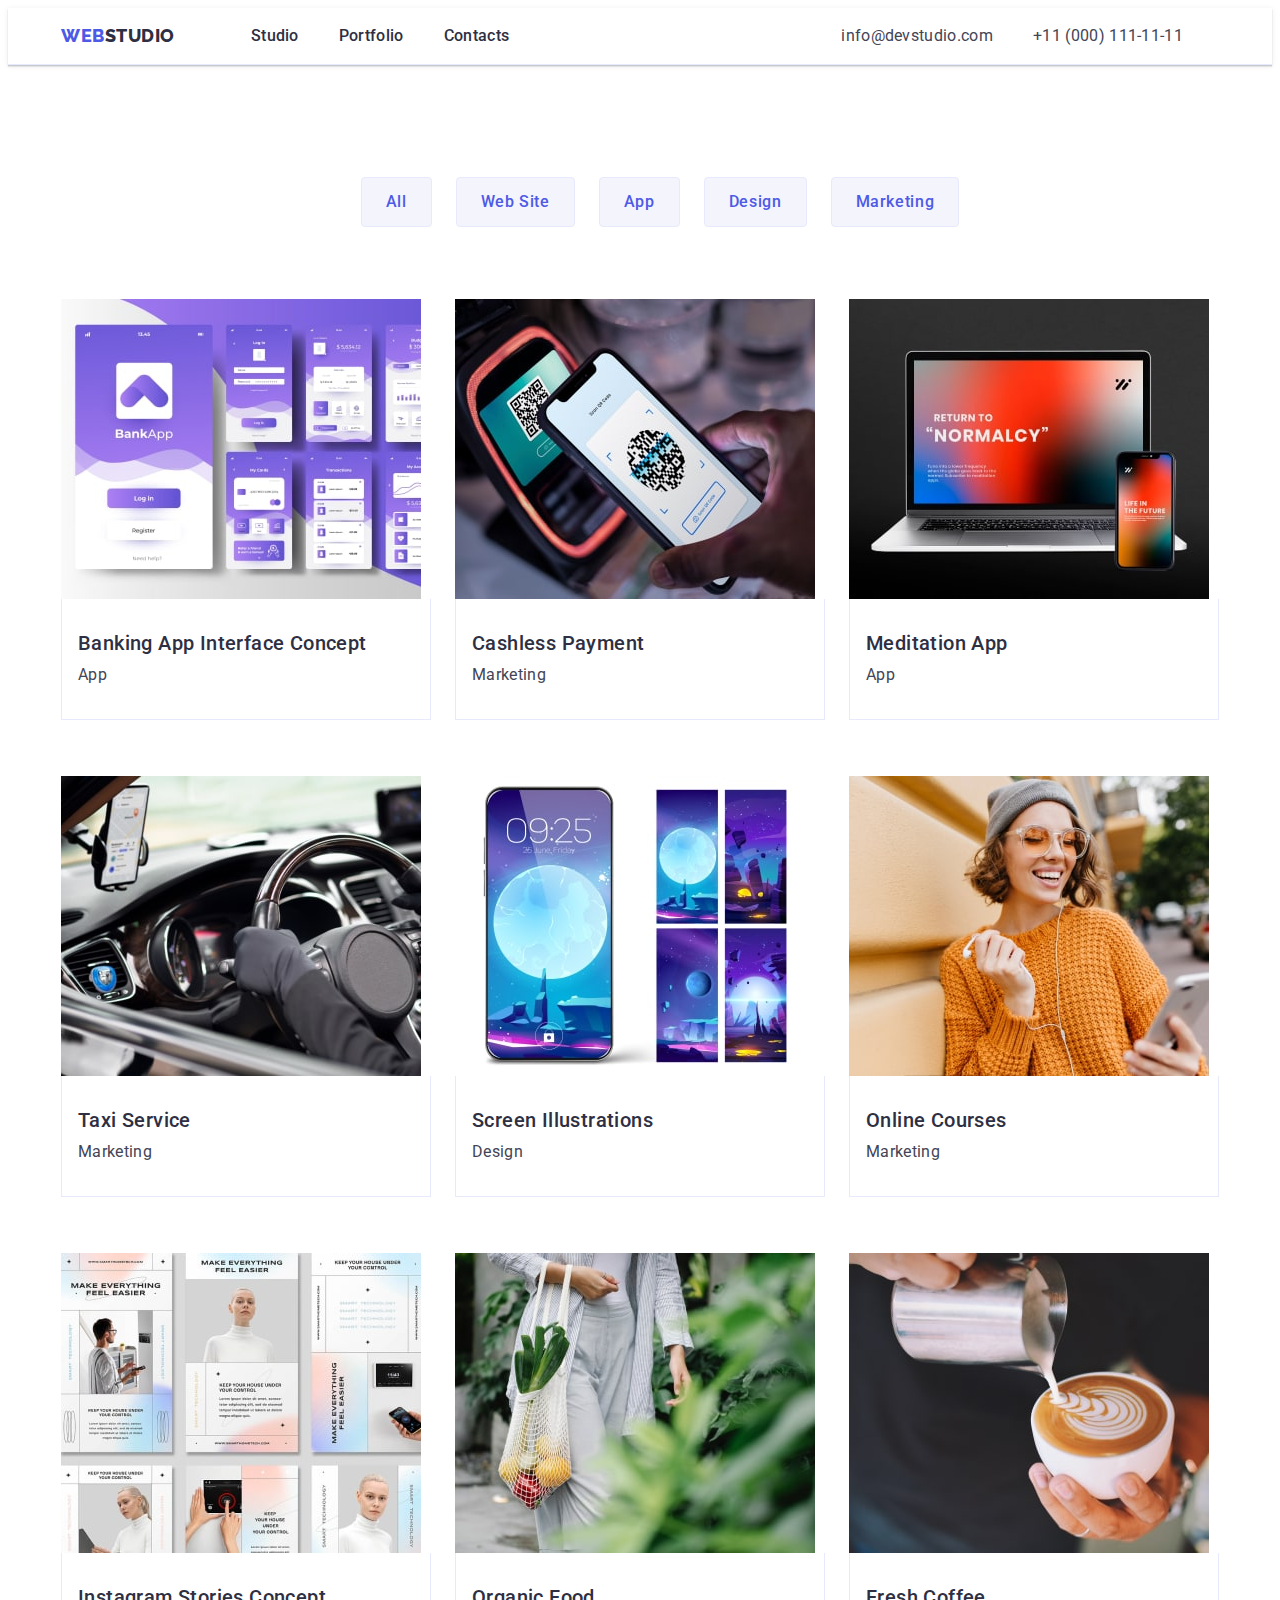
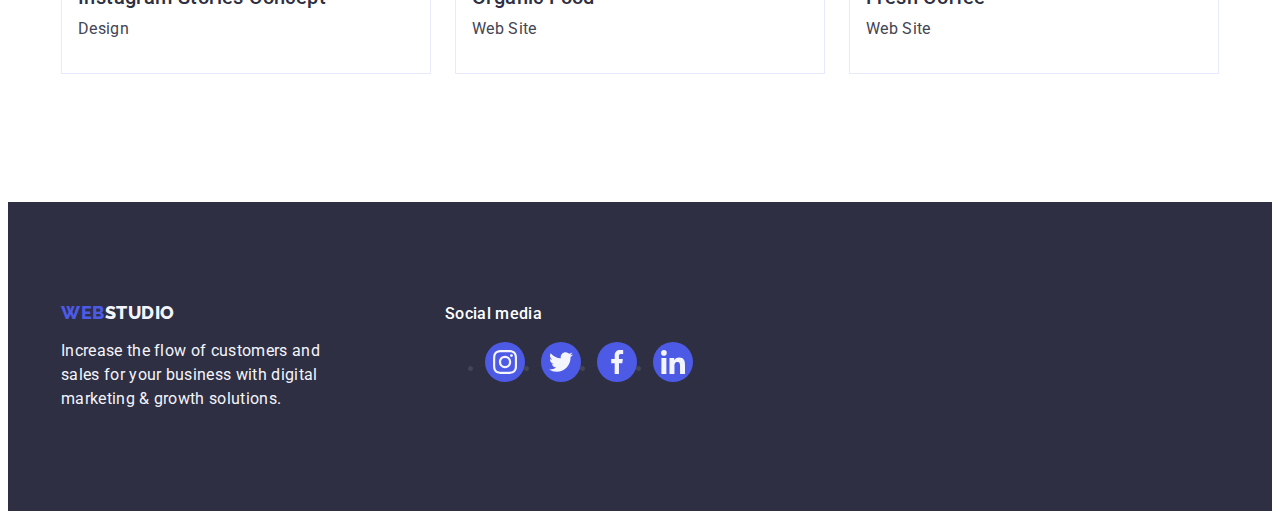
==== portfolio.html @ 25c9de48 "Start - copy hw4" ====
<!DOCTYPE html>
<html lang="en">
  <head>
    <meta charset="UTF-8" />
    <meta http-equiv="X-UA-Compatible" content="IE=edge" />
    <meta name="viewport" content="width=device-width, initial-scale=1.0" />
    <!--*--------------------------------Connect Fonts---------------------------------------------*-->
    <link rel="preconnect" href="https://fonts.googleapis.com" />
    <link rel="preconnect" href="https://fonts.gstatic.com" crossorigin />
    <link
      href="https://fonts.googleapis.com/css2?family=Raleway:wght@800&family=Roboto:wght@400;500;700&display=swap"
      rel="stylesheet"
    />
    <!--*----------------------------Connect normalizer and my stylesheet---------------------*-->
    <link
      rel="stylesheet"
      href="https://cdnjs.cloudflare.com/ajax/libs/modern-normalize/2.0.0/modern-normalize.min.css"
      integrity="sha512-4xo8blKMVCiXpTaLzQSLSw3KFOVPWhm/TRtuPVc4WG6kUgjH6J03IBuG7JZPkcWMxJ5huwaBpOpnwYElP/m6wg=="
      crossorigin="anonymous"
      referrerpolicy="no-referrer"
    />
    <link rel="stylesheet" href="./css/styles.css" />
    <title>Portfolio</title>
  </head>
  <body class="mainpage">
    <!--*--------------------------------  HEADER ----------------------------->
    <header class="header">
      <div class="container">
        <nav class="header-navi">
          <a class="header-logo link" href="./index.html"
            >web<span class="header-logo-studio">Studio</span></a
          >
          <ul class="header-bar list">
            <li class="header-link-item">
              <a class="header-link link" href="./index.html">Studio</a>
            </li>
            <li class="header-link-item">
              <a class="header-link link" href="./portfolio.html">Portfolio</a>
            </li>
            <li class="header-link-item">
              <a class="header-link link" href="">Contacts</a>
            </li>
          </ul>
        </nav>
        <address class="header-adrs">
          <ul class="header-address-list list">
            <li class="header-address-item">
              <a class="header-address link" href="mailto:info@devstudio.com"
                >info@devstudio.com</a
              >
            </li>
            <li class="header-address-item">
              <a class="header-address link" href="tel:+110001111111"
                >+11 (000) 111-11-11</a
              >
            </li>
          </ul>
        </address>
      </div>
    </header>
    <main>
      <!--*================BUTTON==================== -->
      <section class="ourworks">
        <div class="container">
          <h1 class="title visually-hidden">Our Works</h1>

          <ul class="filter-list list">
            <li class="filter-list-item link">
              <button class="filter-btn" type="button">
                <span class="filter-btn-text">All</span>
              </button>
            </li>
            <li class="filter-list-item link">
              <button class="filter-btn" type="button">
                <span class="filter-btn-text">Web Site</span>
              </button>
            </li>
            <li class="filter-list-item link">
              <button class="filter-btn" type="button">
                <span class="filter-btn-text">App</span>
              </button>
            </li>
            <li class="filter-list-item link">
              <button class="filter-btn" type="button">
                <span class="filter-btn-text">Design</span>
              </button>
            </li>
            <li class="filter-list-item link">
              <button class="filter-btn" type="button">
                <span class="filter-btn-text">Marketing</span>
              </button>
            </li>
          </ul>
          <!--*--------------------- IMG-H3_TEXT ------------------------------ -->
          <ul class="works-list list">
            <li class="works-list-item">
              <a href="" rel="no-referrer" class="work-list-link link"
                ><img src="./images/img-8.jpg" alt="colored rectangles" />
                <div class="workdiscript">
                  <h2 class="works-list-title">
                    Banking App Interface Concept
                  </h2>
                  <p class="works-list-text">App</p>
                </div></a
              >
            </li>
            <li class="works-list-item">
              <a href="" rel="no-referrer" class="work-list-link link"
                ><img src="./images/img-7.jpg" alt="qr code on phone" />
                <div class="workdiscript">
                  <h2 class="works-list-title">Cashless Payment</h2>
                  <p class="works-list-text">Marketing</p>
                </div></a
              >
            </li>
            <li class="works-list-item">
              <a href="" rel="no-referrer" class="work-list-link link"
                ><img src="./images/img-6.jpg" alt="loptop with phone" />
                <div class="workdiscript">
                  <h2 class="works-list-title">Meditation App</h2>
                  <p class="works-list-text">App</p>
                </div></a
              >
            </li>
            <li class="works-list-item">
              <a href="" rel="no-referrer" class="work-list-link link"
                ><img
                  src="./images/img-5.jpg"
                  alt="drive with phon navigation"
                />
                <div class="workdiscript">
                  <h2 class="works-list-title">Taxi Service</h2>
                  <p class="works-list-text">Marketing</p>
                </div></a
              >
            </li>
            <li class="works-list-item">
              <a href="" rel="no-referrer" class="work-list-link link"
                ><img src="./images/img-4.jpg" alt="nice screensaver" />
                <div class="workdiscript">
                  <h2 class="works-list-title">Screen Illustrations</h2>
                  <p class="works-list-text">Design</p>
                </div></a
              >
            </li>
            <li class="works-list-item">
              <a href="" rel="no-referrer" class="work-list-link link"
                ><img src="./images/img-3.jpg" alt="pretty girl use phone" />
                <div class="workdiscript">
                  <h2 class="works-list-title">Online Courses</h2>
                  <p class="works-list-text">Marketing</p>
                </div></a
              >
            </li>
            <li class="works-list-item">
              <a href="" rel="no-referrer" class="work-list-link link"
                ><img src="./images/img-2.jpg" alt="pictures of insta story" />
                <div class="workdiscript">
                  <h2 class="works-list-title">Instagram Stories Concept</h2>
                  <p class="works-list-text">Design</p>
                </div></a
              >
            </li>
            <li class="works-list-item">
              <a href="" rel="no-referrer" class="work-list-link link"
                ><img src="./images/img-1.jpg" alt="vegetables in bag" />
                <div class="workdiscript">
                  <h2 class="works-list-title">Organic Food</h2>
                  <p class="works-list-text">Web Site</p>
                </div></a
              >
            </li>
            <li class="works-list-item">
              <a href="" rel="no-referrer" class="work-list-link link"
                ><img src="./images/img.jpg" alt="cap of latte" />
                <div class="workdiscript">
                  <h2 class="works-list-title">Fresh Coffee</h2>
                  <p class="works-list-text">Web Site</p>
                </div>
              </a>
            </li>
          </ul>
        </div>
      </section>
    </main>
    <!--*--------------------------- Footer ------------------------->

    <footer class="footer">
      <div class="container">
        <div class="flogo-text">
          <a class="footer-logo link" href="./index.html"
            >web<span class="footer-logo-studio">Studio</span></a
          >
          <p class="footer-text">
            Increase the flow of customers and sales for your business with
            digital marketing & growth solutions.
          </p>
        </div>

        <div class="ftsocialnrk">
          <p class="fsocialtext">Social media</p>
          <ul class="fsocialnerk-list">
            <li class="fsocialnrk-item">
              <a href="" class="fsocialnrk-link">
                <svg class="fsocialnrk-icon" width="24" height="24">
                  <use href="./images/icons.svg#icon-insta"></use>
                </svg>
              </a>
            </li>
            <li class="fsocialnrk-item">
              <a href="" class="fsocialnrk-link">
                <svg class="fsocialnrk-icon" width="24" height="24">
                  <use href="./images/icons.svg#icon-twitter"></use>
                </svg>
              </a>
            </li>
            <li class="fsocialnrk-item">
              <a href="" class="fsocialnrk-link">
                <svg class="fsocialnrk-icon" width="24" height="24">
                  <use href="./images/icons.svg#icon-facebook"></use>
                </svg>
              </a>
            </li>
            <li class="fsocialnrk-item">
              <a href="" class="fsocialnrk-link">
                <svg class="fsocialnrk-icon" width="24" height="24">
                  <use href="./images/icons.svg#icon-linkedin"></use>
                </svg>
              </a>
            </li>
          </ul>
        </div>
      </div>
    </footer>
  </body>
</html>
---- css/styles.css ----
h1,
h2,
h3,
h4,
h5,
h6,
p,
il,
ol {
  margin: 0;
}
img {
  display: block;
}

:root {
  --ocean: #404bbf;
  --iris: #4d5ae5;
  --navyblue: #2f2f42;
  --green: #31d0aa;
  --slate: #434455;
  --lightslate: #8e8f99;
  --cornflower: #e7e9fc;
  --cloud: #f4f4fd;
  --navybluemodal: #2e2f42;
  --grey: #808080;
  --white: #ffffff;
  --dairy: #fcfcfc;
}
/* *========== link and list decoration ================ */
.link {
  text-decoration: none;
}
.list {
  list-style: none;
}

/* *================ Hover and Focus  Studio and Folio ======== */

.hero-btn:hover {
  background-color: var(--ocean);
}
.hero-btn:focus {
  background-color: var(--ocean);
}
.header-link:hover {
  color: var(--ocean);
}
.header-link:focus {
  color: var(--ocean);
}
.header-address:hover {
  color: var(--ocean);
}
.header-address:focus {
  color: var(--ocean);
}
.filter-btn:is(:hover, :focus) {
  background-color: var(--ocean);
  color: var(--white);
}
.filter-btn:hover {
  border: 1px solid transparent;
  box-shadow: 0px 3px 1px rgba(0, 0, 0, 0.1), 0px 2px 1px rgba(0, 0, 0, 0.08), 0px 2px 2px rgba(0, 0, 0, 0.12); 
}
.filter-btn:focus {
  border: 1px solid transparent;
  box-shadow: 0px 3px 1px rgba(0, 0, 0, 0.1), 0px 2px 1px rgba(0, 0, 0, 0.08), 0px 2px 2px rgba(0, 0, 0, 0.12);
}

.work-list-link:focus {
  box-shadow: 0px 1px 6px rgba(46, 47, 66, 0.08), 0px 1px 1px rgba(46, 47, 66, 0.16), 0px 2px 1px rgba(46, 47, 66, 0.08);
}

.work-list-link:hover {
  box-shadow: 0px 1px 6px rgba(46, 47, 66, 0.08), 0px 1px 1px rgba(46, 47, 66, 0.16), 0px 2px 1px rgba(46, 47, 66, 0.08);
}

/* * ===================== START =============================== */
body {
  font-family: "Roboto", sans-serif;
  color: var(--slate);
  background-color: var(--white);
}

/** -------------HEADER---------------- */
.header {
  border-bottom: 1px solid var(--cornflower);
  box-shadow: 0px 2px 1px rgba(46, 47, 66, 0.08),
    0px 1px 1px rgba(46, 47, 66, 0.16), 0px 1px 6px rgba(46, 47, 66, 0.08);
}
.header .container {
  display: flex;
  align-items: center;
  width: 1158px;
  padding: 0 15px;
  margin: 0 auto;
}
.header-navi {
  display: flex;
  align-items: center;
}

.header-logo {
  font-family: "Raleway", sans-serif;
  font-weight: 800;
  font-size: 18px;
  line-height: 1.17;
  color: var(--iris);
  letter-spacing: 0.03em;
  text-transform: uppercase;
  margin-right: 76px;
}
.header-logo-studio {
  color: var(--navybluemodal);
}
.header-bar {
  display: flex;
  align-items: center;
  padding: 0;
  gap: 40px;
}

.header-link {
  font-family: "Roboto", sans-serif;
  font-weight: 500;
  font-size: 16px;
  line-height: 1.5;
  letter-spacing: 0.02em;
  color: var(--navybluemodal);
  padding: 24px 0;
}
.header-adrs {
  display: flex;
  align-items: center;
  margin-left: 332px;
}
.header-address-list {
  display: flex;
  padding: 0;
  gap: 40px;
}

.header-address {
  font-style: normal;
  font-size: 16px;
  line-height: 1.5;
  letter-spacing: 0.02em;
  color: var(--slate);
}

/** -------------HERO---------------- **/

.hero {
  height: 600px;
  background-color: var(--navybluemodal);
  padding: 188px 0;
  display: flex;
  margin: 0 auto;
}
.bg-img {
  background-image: linear-gradient(
      rgba(46, 47, 66, 0.7),
      rgba(46, 47, 66, 0.7)
    ),
    url(/images/people-office.jpg);
  max-width: 1440px;
  background-repeat: no-repeat;
  background-position: center;
  background-size: cover;
}

.hero .container {
  display: flex;
  width: 1158px;
  padding: 0 15px;
  margin: 0 auto;
  flex-direction: column;
}

.hero-title {
  font-family: "Roboto", sans-serif;
  font-weight: 700;
  font-size: 56px;
  line-height: 1.07;
  text-align: center;
  letter-spacing: 0.02em;
  color: var(--white);
  max-width: 496px;
  height: 120px;
  margin-left: 316px;
  margin-right: 316px;
}
.hero-btn {
  font-family: "Roboto", sans-serif;
  font-style: normal;
  font-weight: 500;
  font-size: 16px;
  line-height: 1.5;
  letter-spacing: 0.04em;
  color: var(--white);
  cursor: pointer;
  border: 0;
  background: var(--iris);
  min-width: 169px;
  height: 56px;
  border-radius: 4px;
  margin-top: 48px;
  margin-left: 480px;
  margin-right: 480px;
  margin-bottom: 0;
}
/** -------------FEATURES---------------- */

.features {
  padding: 120px 0;
}
/**====== Hidden title ===== */
.visually-hidden {
  position: absolute;
  width: 1px;
  height: 1px;
  margin: -1px;
  border: 0;
  padding: 0;
  white-space: nowrap;
  clip-path: inset(100%);
  clip: rect(0 0 0 0);
  overflow: hidden;
}
.features .container {
  display: flex;
  width: 1158px;
  padding: 0 15px;
  margin: 0 auto;
}
.featur-icon {
  display: flex;
  align-items: center;
  justify-content: center;
  height: 112px;
  background-color: #f4f4fd;
  border-radius: 4px;
  margin-bottom: 8px;
  flex-direction: column;
}

.features-list {
  display: flex;
  padding: 0;
  margin: 0;
  gap: 24px;
}
.features-list-item {
  flex-basis: calc((100% - 3 * 24px) / 4);
}

.features-list-title {
  font-family: "Roboto", sans-serif;
  font-weight: 500;
  font-size: 20px;
  line-height: 1.2;
  letter-spacing: 0.02em;
  color: var(--navybluemodal);
  margin-bottom: 8px;
}
.features-list-text {
  font-family: "Roboto";
  font-weight: 400;
  font-size: 16px;
  line-height: 1.5;
  letter-spacing: 0.02em;
  color: var(--slate);
}

/** -------------OURJOB---------------- */
.ourjob {
  padding-bottom: 120px;
}
.ourjob .container {
  display: flex;
  width: 1158px;
  padding: 0 15px;
  margin: 0 auto;

  flex-direction: column;
}

.ourjob-title {
  font-family: "Roboto", sans-serif;
  font-style: normal;
  font-weight: 700;
  font-size: 36px;
  line-height: 1.11;
  text-align: center;
  letter-spacing: 0.02em;
  text-transform: capitalize;
  color: var(--navybluemodal);
  margin-left: auto;
  margin-right: auto;
  margin-bottom: 72px;
}
.ourjob-list {
  display: flex;
  padding: 0;
  margin: 0;
  justify-content: space-between;
  gap: 24px;
}

/** -------------OURTEAM---------------- */
.ourteam {
  background-color: var(--cloud);

  padding: 120px 0;
}
.ourteam .container {
  display: flex;
  width: 1158px;
  padding: 0 15px;
  margin: 0 auto;
  flex-direction: column;
}

.ourteam-title {
  font-family: "Roboto", sans-serif;
  font-weight: 700;
  font-size: 36px;
  line-height: 1.11;
  text-align: center;
  letter-spacing: 0.02em;
  text-transform: capitalize;
  color: var(--navybluemodal);
  margin-bottom: 72px;
}
.ourteam-list {
  list-style: none;
  display: flex;
  gap: 24px;
  padding: 0;
  margin: 0;
}

.ourteam-list-item {
  background-color: var(--white);
  flex-basis: calc((100% - 3 * 24px) / 4);
  border-radius: 0px 0px 4px 4px;
  box-shadow: 0px 1px 6px rgba(46, 47, 66, 0.08),
    0px 1px 1px rgba(46, 47, 66, 0.16), 0px 2px 1px rgba(46, 47, 66, 0.08);
}
.namestatus {
  padding: 32px 16px;
}

.ourteam-list-name {
  font-family: "Roboto", sans-serif;
  font-style: normal;
  font-weight: 500;
  font-size: 20px;
  line-height: 1.2;
  letter-spacing: 0.02em;
  color: var(--navybluemodal);
  text-align: center;
  margin-bottom: 8px;
}
.ourteam-list-jobtitle {
  font-family: "Roboto", sans-serif;
  font-style: normal;
  font-weight: 400;
  font-size: 16px;
  line-height: 1.5;
  letter-spacing: 0.02em;
  color: var(--slate);
  text-align: center;
}
.socialnetwrk-list {
  display: flex;
  justify-content: center;
  gap: 24px;
  list-style: none;
  padding: 0;
  padding-top: 8px;
}
.socialnetwrk-icon {
  width: 40px;
  height: 40px;
}
.socialnwrk-link {
  width: 100%;
  height: 100%;
  background-color: var(--iris);
  border-radius: 50%;
  display: flex;
  align-items: center;
  justify-content: center;
}
.socialnwrk-link:hover {
  background-color: var(--ocean);
}
.socialnwrk-link:focus {
  background-color: var(--ocean);
}
.soci-icon {
  fill: var(--cloud);
}
/* *============== Customers ============ */

.customers {
  padding-top: 120px;
  padding-bottom: 120px;
}

.customers-content {
}
.customers-content .container {
  display: flex;
  /* align-items: stretch; */
  width: 1158px;
  padding: 0 15px;
  margin: 0 auto;
  flex-direction: column;
}
.customers-title {
  font-size: 36px;
  line-height: 1.11;
  color: var(--navybluemodal);
  margin-bottom: 72px;
  text-align: center;
}
.custom-list {
  display: flex;
  gap: 24px;
  list-style: none;
  padding: 0;
  /* align-items: center; */
}
.custom-item {
  width: calc((100% - 120px) / 6);
  height: 88px;
}
.custom-link {
  width: 100%;
  height: 100%;
  border: 1px solid var(--lightslate);
  border-radius: 4px;
  display: flex;
  align-items: center;
  justify-content: center;
  color: var(--lightslate);
}
.custom-link:hover {
  color: var(--ocean);
  border-color: var(--ocean);
}

.custom-link:focus {
  color: var(--ocean);
  border-color: var(--ocean);
}
.custom-icon {
  fill: currentColor;
}

/** -------------FOOTER---------------- */
.footer {
  background: var(--navybluemodal);
  padding: 100px 0;
}

.footer .container {
  display: flex;
  width: 1158px;
  padding: 0 15px;
  margin: 0 auto;
  align-items: baseline;
}
.flogo-text {
  margin-right: 120px;
}

.footer-logo {
  display: inline-block;
  font-family: "Raleway", sans-serif;
  font-weight: 800;
  font-size: 18px;
  line-height: 1.17;
  letter-spacing: 0.03em;
  text-transform: uppercase;
  color: var(--iris);
  margin-bottom: 16px;
}

.footer-logo-studio {
  color: var(--cloud);
}
.footer-text {
  font-family: "Roboto", sans-serif;
  font-style: normal;
  font-weight: 400;
  font-size: 16px;
  line-height: 1.5;
  letter-spacing: 0.02em;
  color: var(--cloud);
  max-width: 264px;
}
.fsocialtext {
  font-weight: 500;
  font-size: 16px;
  line-height: 1.5;
  letter-spacing: 0.02em;
  color: var(--white);
  margin-bottom: 16px;
}
.fsocialnerk-list {
  display: flex;
  gap: 16px;
}
.fsocialnrk-item {
  width: 40px;
  height: 40px;
}
.fsocialnrk-link {
  width: 100%;
  height: 100%;
  background-color: var(--iris);
  border-radius: 50%;
  display: flex;
  align-items: center;
  justify-content: center;
}
.fsocialnrk-link:hover {
  background-color: var(--green);
}
.fsocialnrk-link:focus {
  background-color: var(--green);
}

.fsocialnrk-icon {
  fill: var(--cloud);
}

/* *-----------Portfolio BTN---------- */

.ourworks {
  padding: 96px 0 120px;
}
.visually-hidden {
  position: absolute;
  width: 1px;
  height: 1px;
  margin: -1px;
  border: 0;
  padding: 0;
  white-space: nowrap;
  clip-path: inset(100%);
  clip: rect(0 0 0 0);
  overflow: hidden;
}

.ourworks .container {
  display: flex;
  width: 1158px;
  padding: 0 15px;
  margin: 0 auto;

  flex-direction: column;
}

.filter-list {
  display: flex;
  justify-content: center;
  gap: 24px;
  margin-bottom: 72px;
}
.filter-btn {
  font-family: "Roboto", sans-serif;
  font-weight: 500;
  font-size: 16px;
  line-height: 1.5;
  text-align: center;
  letter-spacing: 0.04em;
  cursor: pointer;
  color: var(--iris);
  background: var(--cloud);
  padding: 12px 24px;
  border: 1px solid var(--cornflower);
  border-radius: 4px;
}

/* *------------Prtfolio Works IMG-h3-Text------------ */

.works-list {
  display: flex;
  flex-wrap: wrap;
  column-gap: 24px;
  row-gap: 48px;
  padding: 0;
  margin: 0;
}

.works-list-item {
  width: calc((100% - 48px) / 3);
}
.workdiscript {
  padding: 32px 16px;
  border: 1px solid var(--cornflower);
  border-top: none;
  margin-bottom: 8px;
}
.work-list-link {
  display: block;
}

.works-list-title {
  margin-bottom: 8px;
  font-family: "Roboto", sans-serif;
  font-weight: 500;
  font-size: 20px;
  line-height: 1.2;
  letter-spacing: 0.02em;
  color: var(--navybluemodal);
}
.works-list-text {
  font-family: "Roboto", sans-serif;
  font-weight: 400;
  font-size: 16px;
  line-height: 1.5;
  letter-spacing: 0.02em;
  color: var(--slate);
}
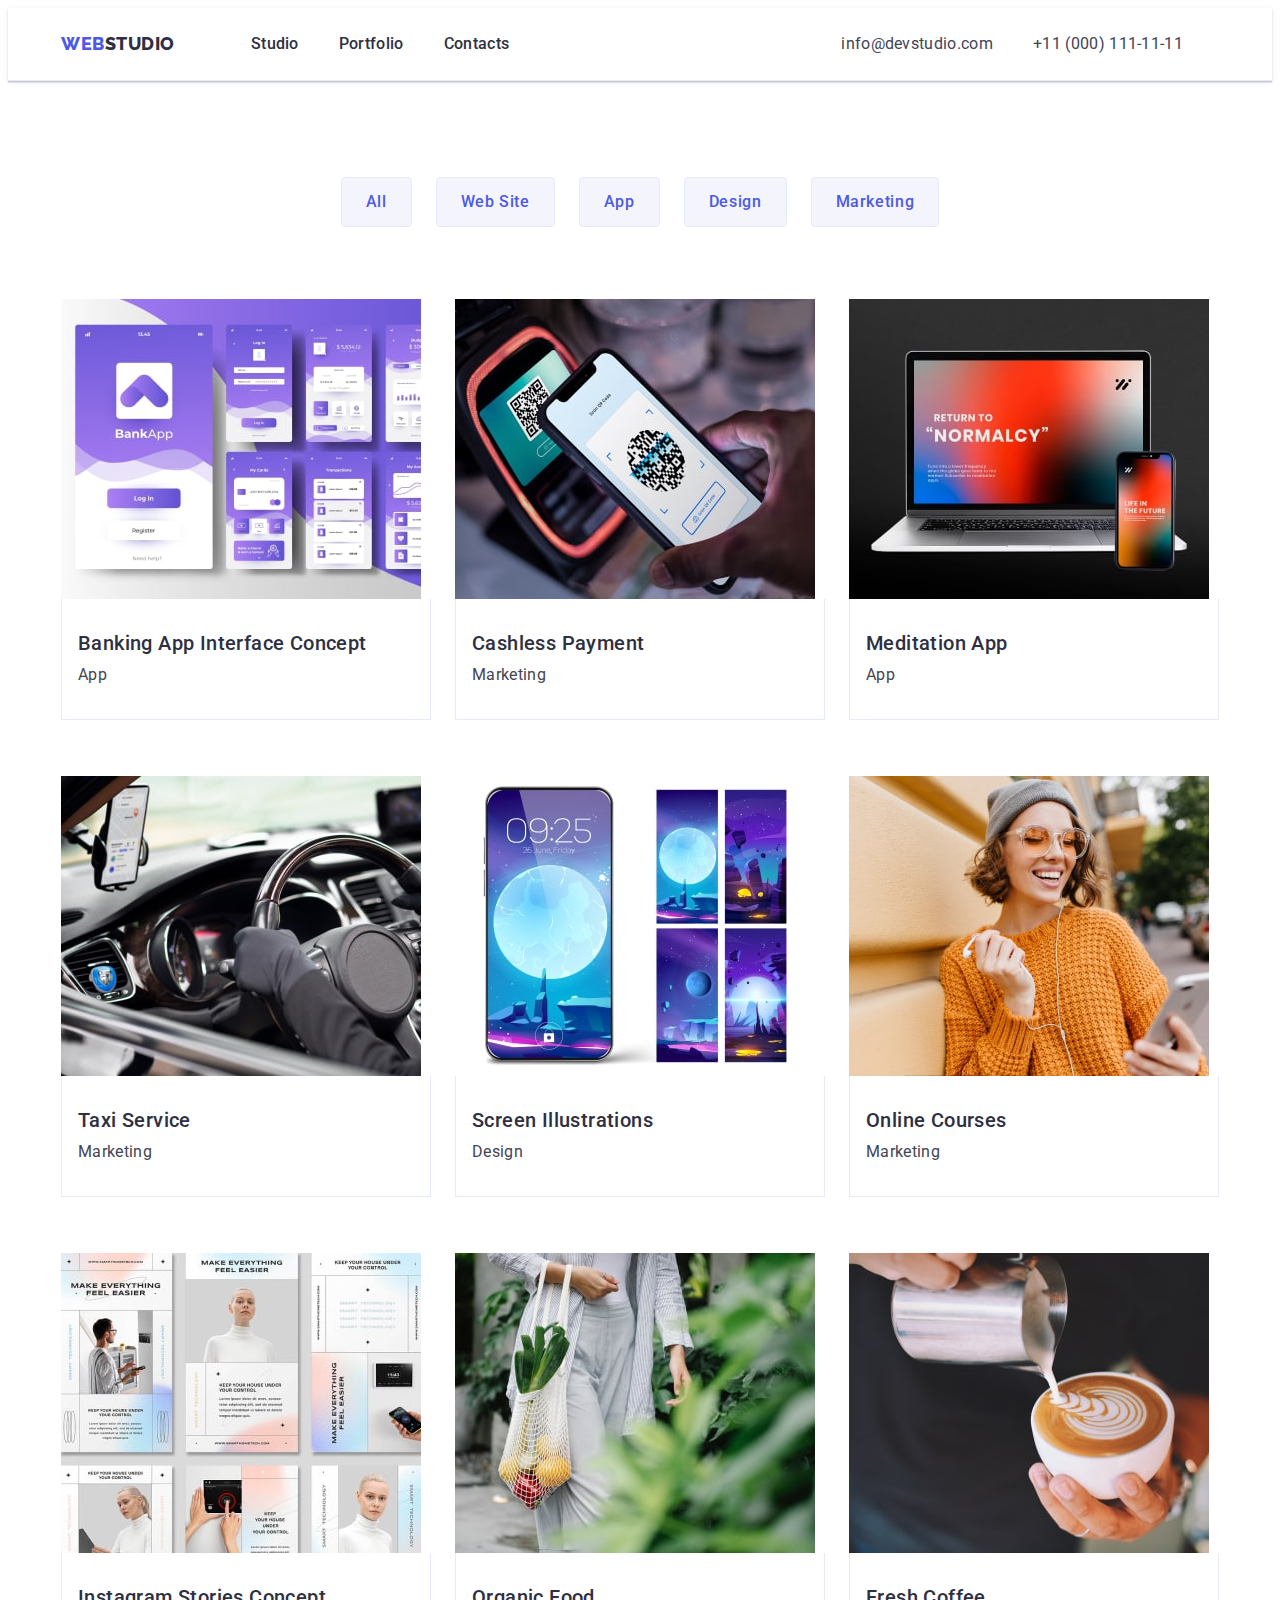
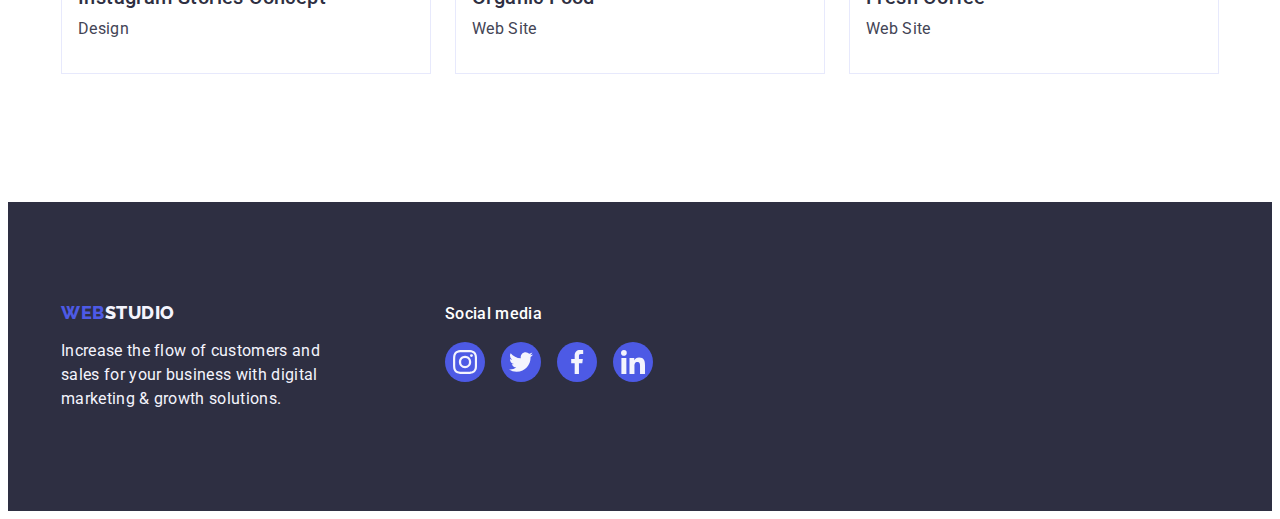
==== commit d34353d0: "start" ====
--- a/portfolio.html
+++ b/portfolio.html
@@ -199,7 +199,7 @@
 
         <div class="ftsocialnrk">
           <p class="fsocialtext">Social media</p>
-          <ul class="fsocialnerk-list">
+          <ul class="fsocialnrk-list list">
             <li class="fsocialnrk-item">
               <a href="" class="fsocialnrk-link">
                 <svg class="fsocialnrk-icon" width="24" height="24">
--- a/css/styles.css
+++ b/css/styles.css
@@ -33,6 +33,8 @@
 }
 .list {
   list-style: none;
+  margin: 0;
+  padding: 0;
 }
 
 /* *================ Hover and Focus  Studio and Folio ======== */
@@ -61,19 +63,23 @@
 }
 .filter-btn:hover {
   border: 1px solid transparent;
-  box-shadow: 0px 3px 1px rgba(0, 0, 0, 0.1), 0px 2px 1px rgba(0, 0, 0, 0.08), 0px 2px 2px rgba(0, 0, 0, 0.12); 
+  box-shadow: 0px 3px 1px rgba(0, 0, 0, 0.1), 0px 2px 1px rgba(0, 0, 0, 0.08),
+    0px 2px 2px rgba(0, 0, 0, 0.12);
 }
 .filter-btn:focus {
   border: 1px solid transparent;
-  box-shadow: 0px 3px 1px rgba(0, 0, 0, 0.1), 0px 2px 1px rgba(0, 0, 0, 0.08), 0px 2px 2px rgba(0, 0, 0, 0.12);
+  box-shadow: 0px 3px 1px rgba(0, 0, 0, 0.1), 0px 2px 1px rgba(0, 0, 0, 0.08),
+    0px 2px 2px rgba(0, 0, 0, 0.12);
 }
 
 .work-list-link:focus {
-  box-shadow: 0px 1px 6px rgba(46, 47, 66, 0.08), 0px 1px 1px rgba(46, 47, 66, 0.16), 0px 2px 1px rgba(46, 47, 66, 0.08);
+  box-shadow: 0px 1px 6px rgba(46, 47, 66, 0.08),
+    0px 1px 1px rgba(46, 47, 66, 0.16), 0px 2px 1px rgba(46, 47, 66, 0.08);
 }
 
 .work-list-link:hover {
-  box-shadow: 0px 1px 6px rgba(46, 47, 66, 0.08), 0px 1px 1px rgba(46, 47, 66, 0.16), 0px 2px 1px rgba(46, 47, 66, 0.08);
+  box-shadow: 0px 1px 6px rgba(46, 47, 66, 0.08),
+    0px 1px 1px rgba(46, 47, 66, 0.16), 0px 2px 1px rgba(46, 47, 66, 0.08);
 }
 
 /* * ===================== START =============================== */
@@ -93,6 +99,7 @@
   display: flex;
   align-items: center;
   width: 1158px;
+  height: 72px;
   padding: 0 15px;
   margin: 0 auto;
 }
@@ -163,7 +170,7 @@
       rgba(46, 47, 66, 0.7),
       rgba(46, 47, 66, 0.7)
     ),
-    url(/images/people-office.jpg);
+    url(../images/people-office.jpg);
   max-width: 1440px;
   background-repeat: no-repeat;
   background-position: center;
@@ -247,8 +254,6 @@
 
 .features-list {
   display: flex;
-  padding: 0;
-  margin: 0;
   gap: 24px;
 }
 .features-list-item {
@@ -412,9 +417,8 @@
 
 .customers-content {
 }
-.customers-content .container {
-  display: flex;
-  /* align-items: stretch; */
+.customers .container {
+  display: flex;
   width: 1158px;
   padding: 0 15px;
   margin: 0 auto;
@@ -430,9 +434,6 @@
 .custom-list {
   display: flex;
   gap: 24px;
-  list-style: none;
-  padding: 0;
-  /* align-items: center; */
 }
 .custom-item {
   width: calc((100% - 120px) / 6);
@@ -511,7 +512,7 @@
   color: var(--white);
   margin-bottom: 16px;
 }
-.fsocialnerk-list {
+.fsocialnrk-list {
   display: flex;
   gap: 16px;
 }
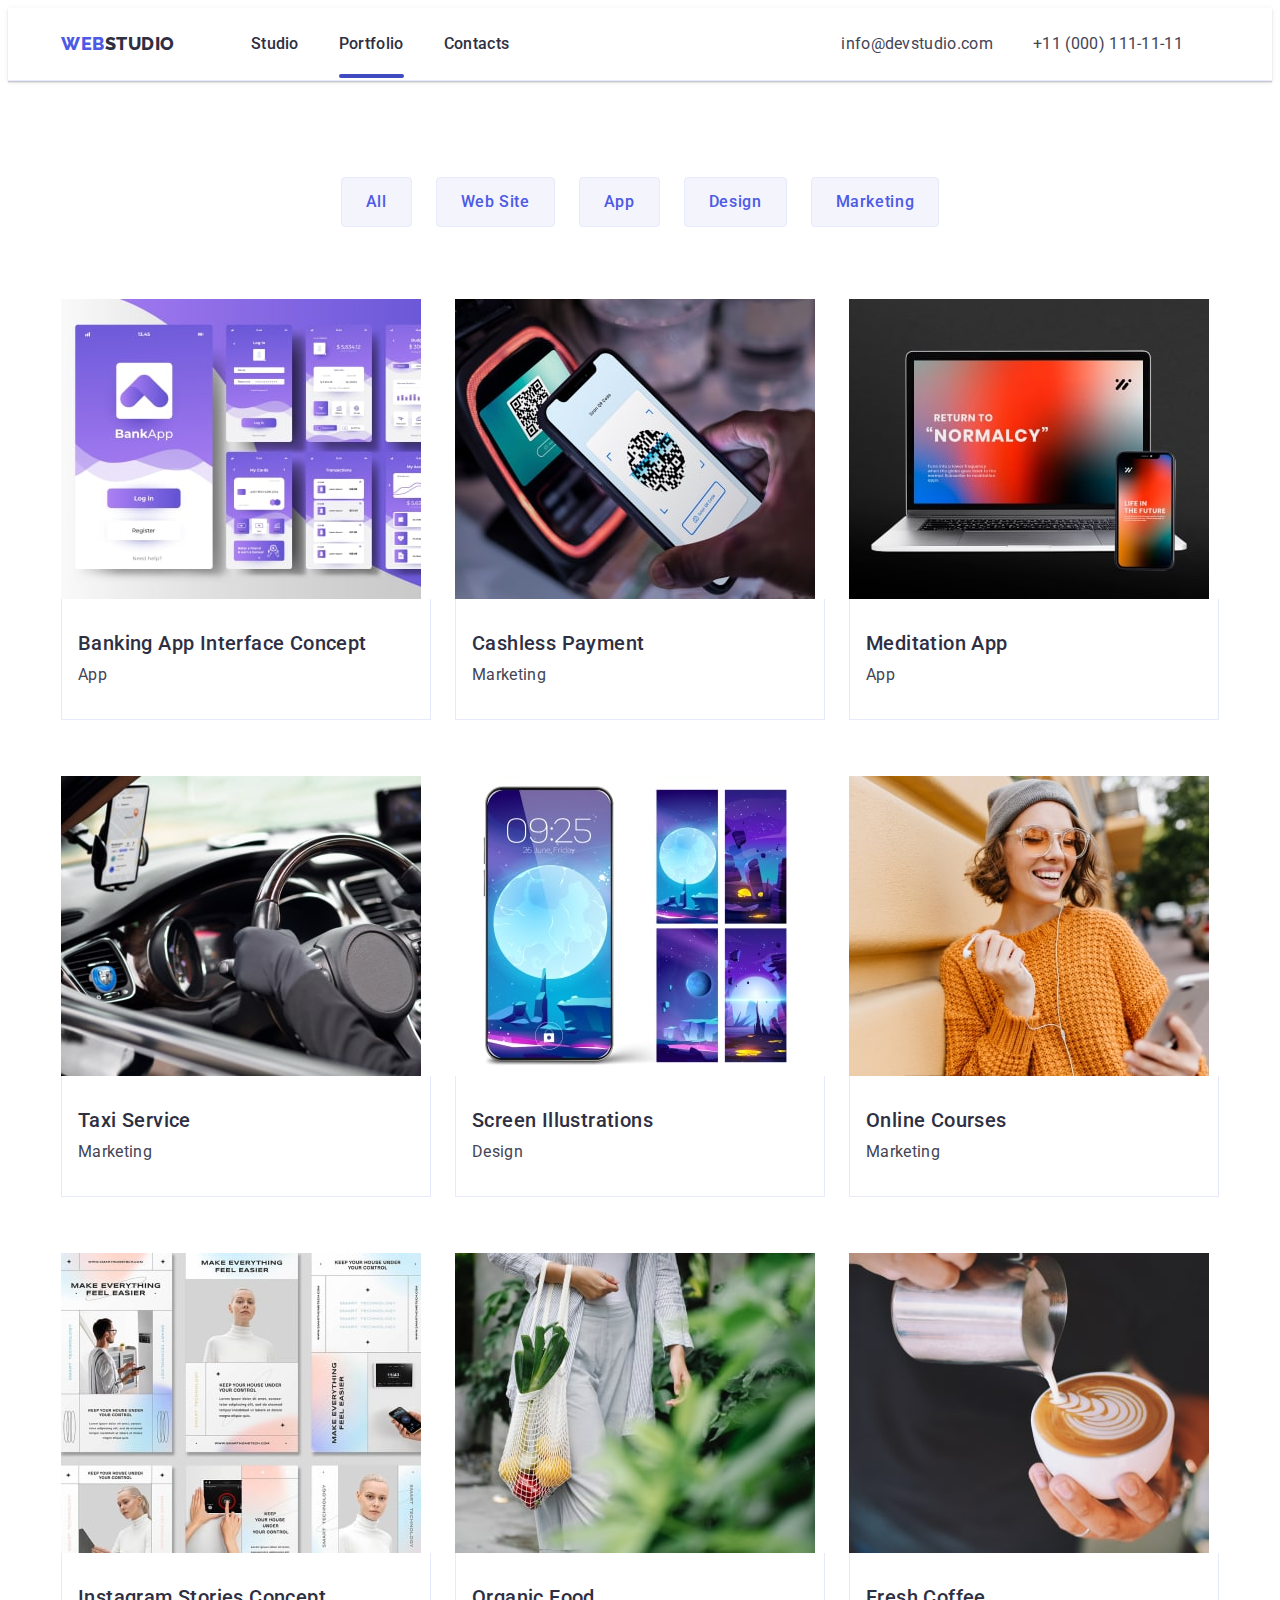
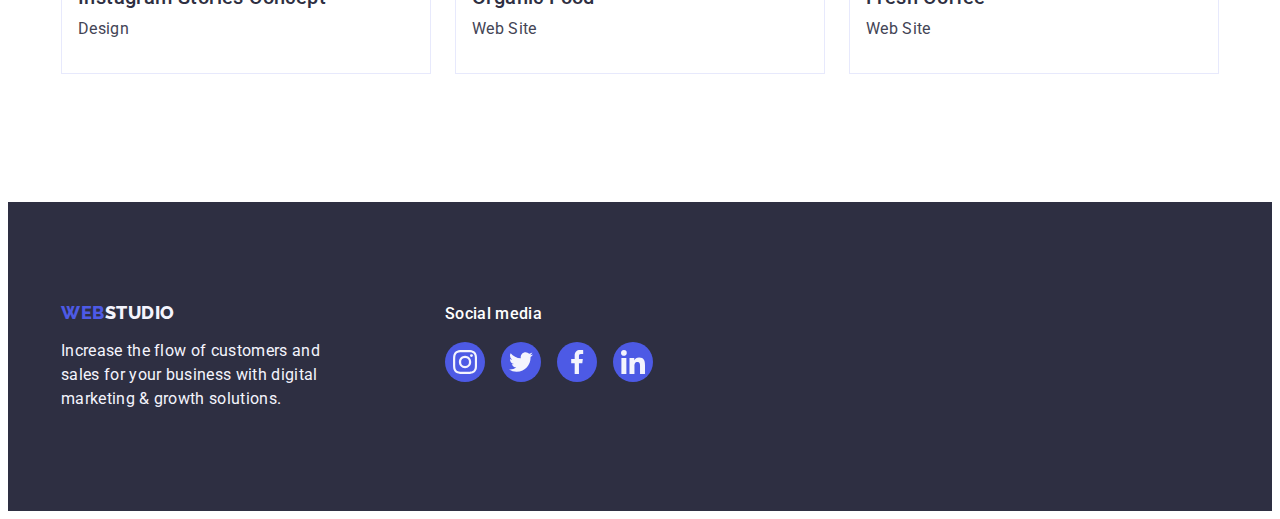
==== commit 10e53831: "header - after and active" ====
--- a/portfolio.html
+++ b/portfolio.html
@@ -35,7 +35,7 @@
               <a class="header-link link" href="./index.html">Studio</a>
             </li>
             <li class="header-link-item">
-              <a class="header-link link" href="./portfolio.html">Portfolio</a>
+              <a class="header-link link active" href="./portfolio.html">Portfolio</a>
             </li>
             <li class="header-link-item">
               <a class="header-link link" href="">Contacts</a>
--- a/css/styles.css
+++ b/css/styles.css
@@ -51,6 +51,11 @@
 .header-link:focus {
   color: var(--ocean);
 }
+.header-link:active{
+  
+  color: var(--ocean);
+
+}
 .header-address:hover {
   color: var(--ocean);
 }
@@ -136,7 +141,21 @@
   letter-spacing: 0.02em;
   color: var(--navybluemodal);
   padding: 24px 0;
-}
+   
+  position: relative;
+}
+.header-link.active::after {
+  position: absolute;
+  content: "";
+  bottom: -1px;
+  width: 100%;
+  height: 4px;
+  left: 0;
+  
+  background-color: var(--ocean);
+  border-radius: 2px;
+}
+
 .header-adrs {
   display: flex;
   align-items: center;
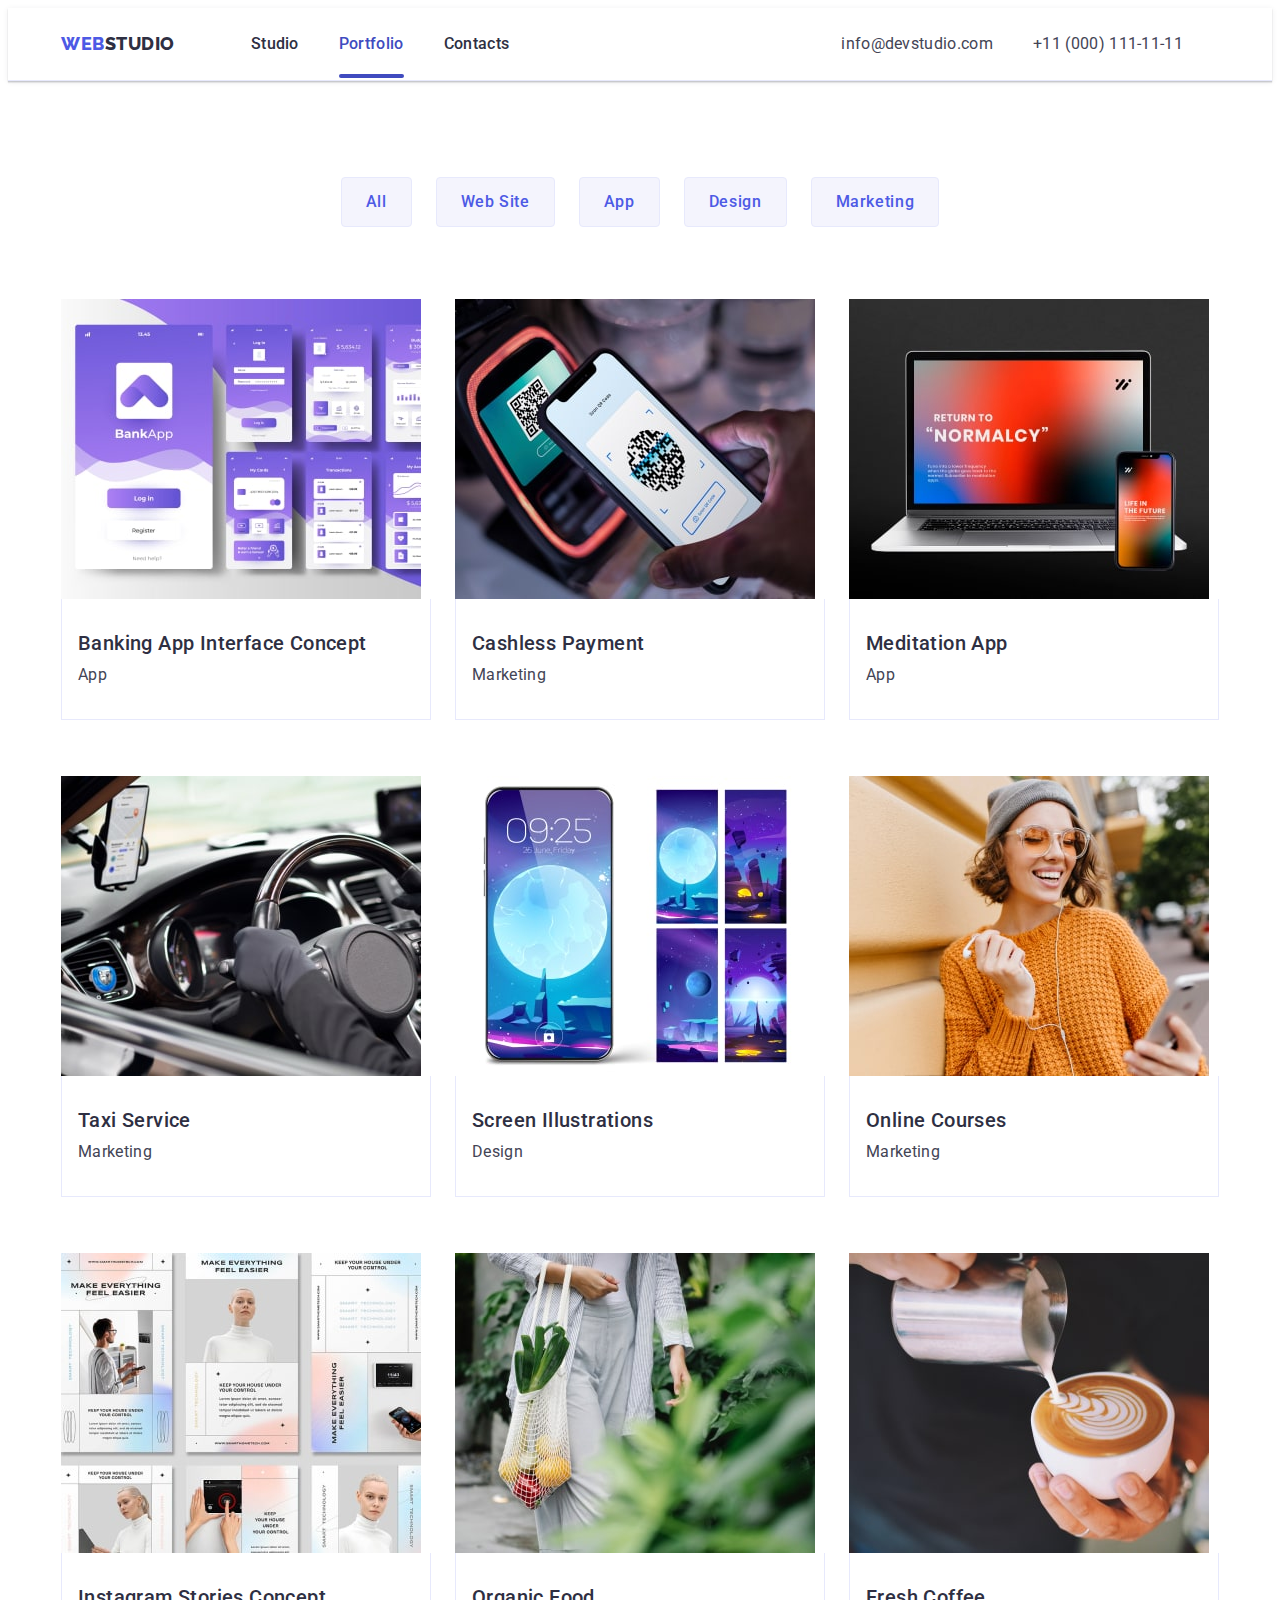
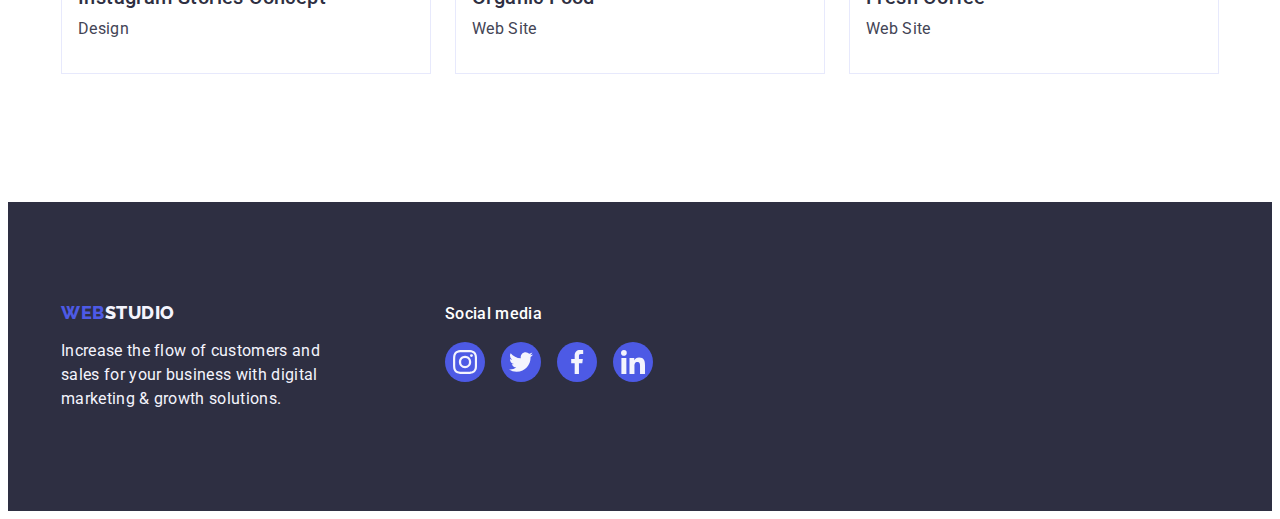
==== commit e8adae86: "modal start" ====
--- a/portfolio.html
+++ b/portfolio.html
@@ -35,7 +35,7 @@
               <a class="header-link link" href="./index.html">Studio</a>
             </li>
             <li class="header-link-item">
-              <a class="header-link link active" href="./portfolio.html">Portfolio</a>
+              <a class="header-link link activ" href="./portfolio.html">Portfolio</a>
             </li>
             <li class="header-link-item">
               <a class="header-link link" href="">Contacts</a>
--- a/css/styles.css
+++ b/css/styles.css
@@ -31,6 +31,7 @@
 .link {
   text-decoration: none;
 }
+
 .list {
   list-style: none;
   margin: 0;
@@ -50,11 +51,6 @@
 }
 .header-link:focus {
   color: var(--ocean);
-}
-.header-link:active{
-  
-  color: var(--ocean);
-
 }
 .header-address:hover {
   color: var(--ocean);
@@ -94,7 +90,7 @@
   background-color: var(--white);
 }
 
-/** -------------HEADER---------------- */
+/** ================== HEADER =================== */
 .header {
   border-bottom: 1px solid var(--cornflower);
   box-shadow: 0px 2px 1px rgba(46, 47, 66, 0.08),
@@ -140,18 +136,22 @@
   line-height: 1.5;
   letter-spacing: 0.02em;
   color: var(--navybluemodal);
-  padding: 24px 0;
-   
+  padding: 24px 0; 
   position: relative;
 }
-.header-link.active::after {
+
+.activ {
+  transition:  color 250ms cubic-bezier(0.4, 0, 0.2, 1) ;
+  color: var(--ocean);
+}
+
+.header-link.activ::after {
   position: absolute;
   content: "";
   bottom: -1px;
   width: 100%;
   height: 4px;
   left: 0;
-  
   background-color: var(--ocean);
   border-radius: 2px;
 }
@@ -173,9 +173,11 @@
   line-height: 1.5;
   letter-spacing: 0.02em;
   color: var(--slate);
-}
-
-/** -------------HERO---------------- **/
+
+  transition:  color 250ms cubic-bezier(0.4, 0, 0.2, 1) ;
+}
+
+/** ================= HERO ==================== **/
 
 .hero {
   height: 600px;
@@ -235,6 +237,8 @@
   margin-left: 480px;
   margin-right: 480px;
   margin-bottom: 0;
+  transition: background-color 250ms cubic-bezier(0.4, 0, 0.2, 1);
+
 }
 /** -------------FEATURES---------------- */
 
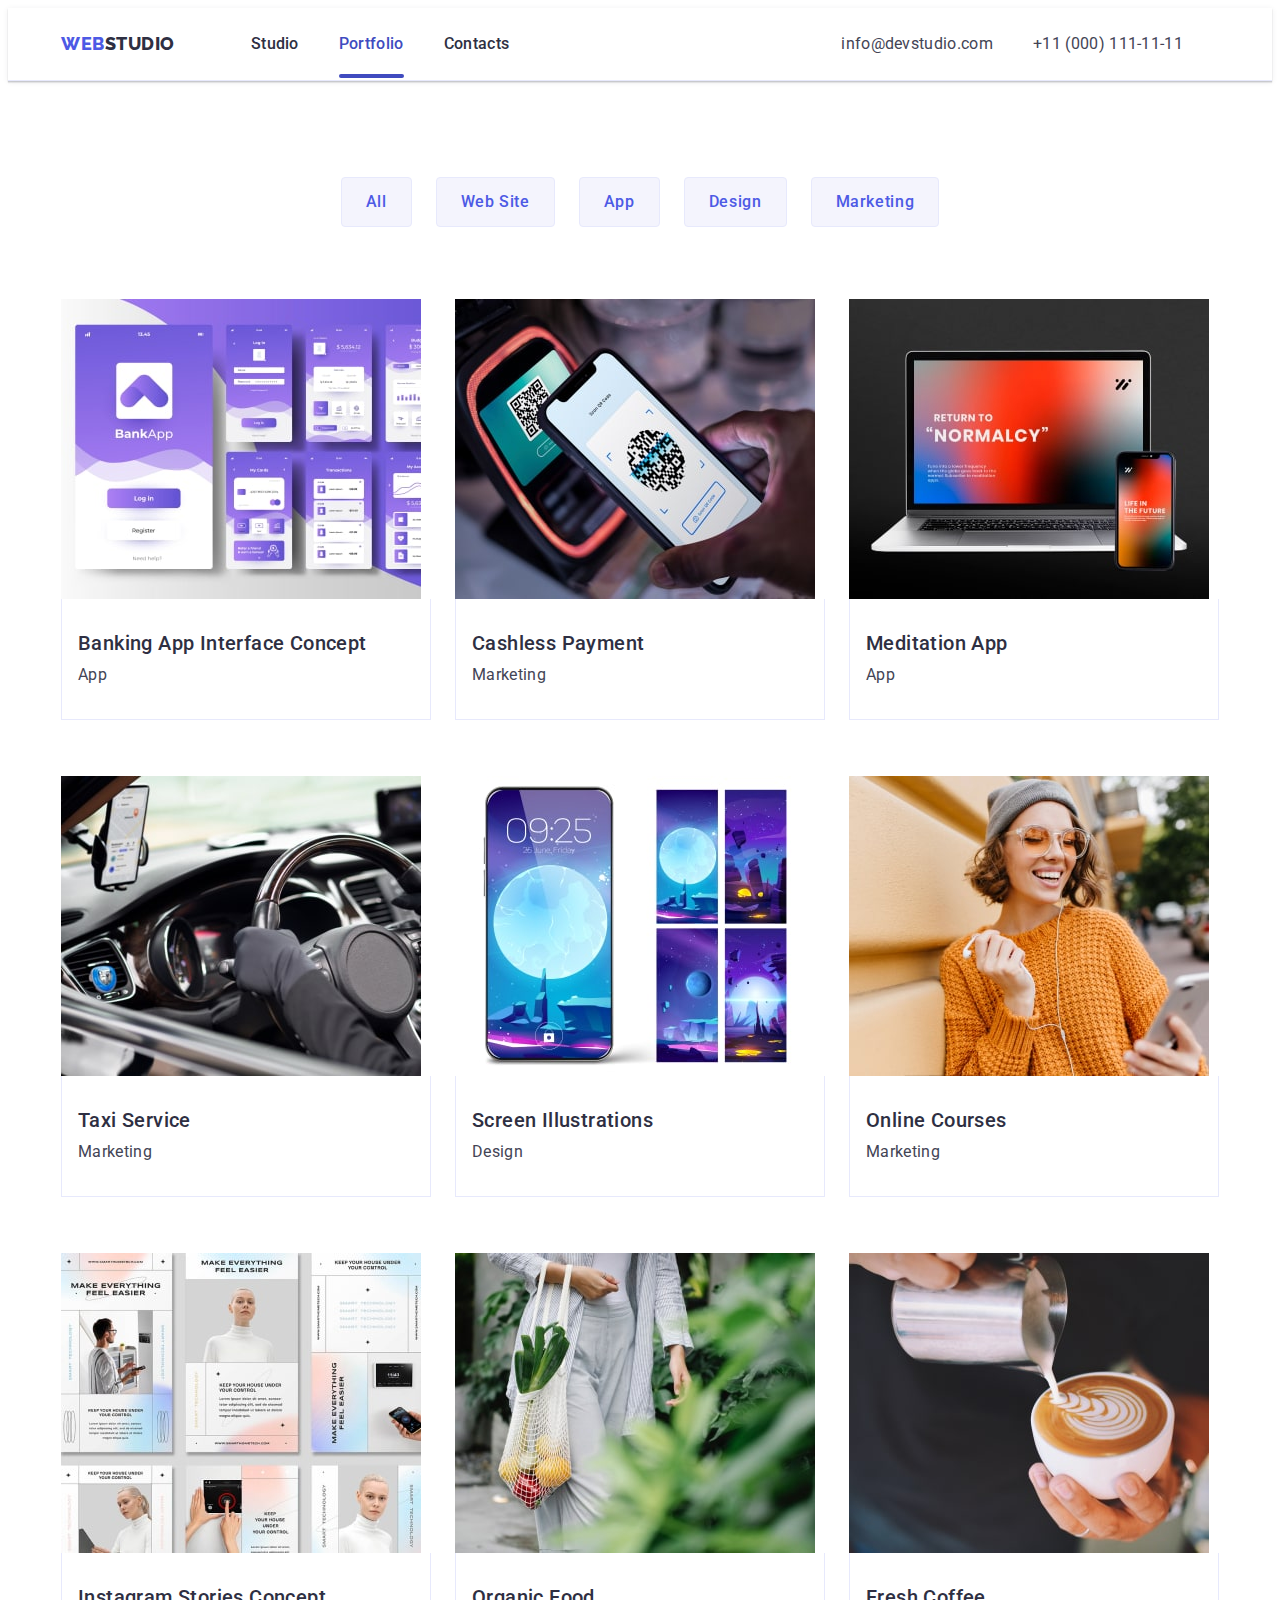
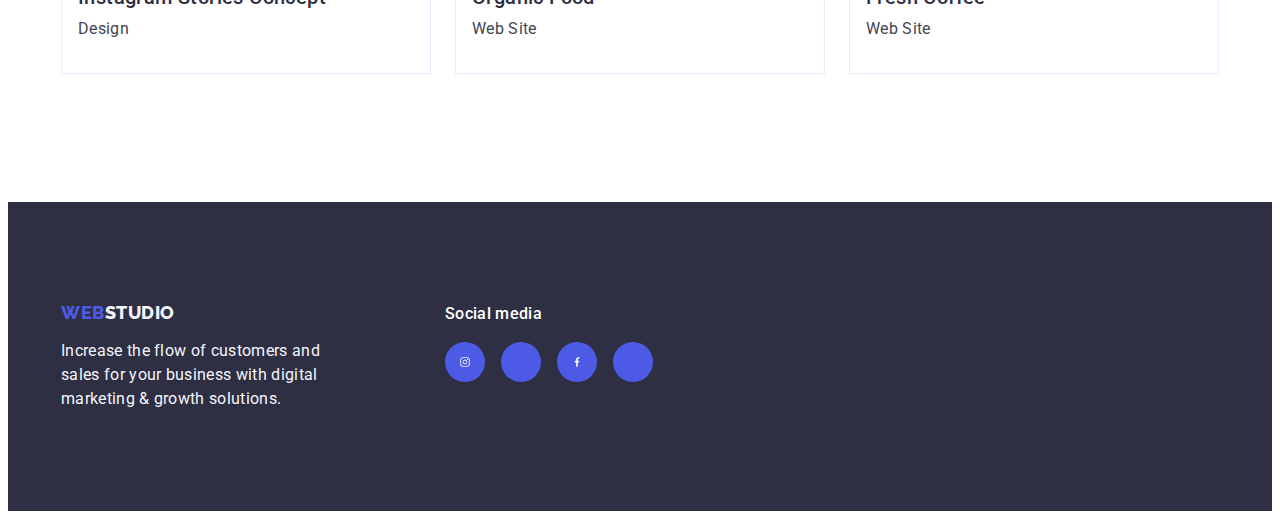
==== commit 4ee36ecc: "Formating document" ====
--- a/portfolio.html
+++ b/portfolio.html
@@ -35,7 +35,9 @@
               <a class="header-link link" href="./index.html">Studio</a>
             </li>
             <li class="header-link-item">
-              <a class="header-link link activ" href="./portfolio.html">Portfolio</a>
+              <a class="header-link link activ" href="./portfolio.html"
+                >Portfolio</a
+              >
             </li>
             <li class="header-link-item">
               <a class="header-link link" href="">Contacts</a>
@@ -65,7 +67,7 @@
           <h1 class="title visually-hidden">Our Works</h1>
 
           <ul class="filter-list list">
-            <li class="filter-list-item link">
+            <li class="filter-list-item list">
               <button class="filter-btn" type="button">
                 <span class="filter-btn-text">All</span>
               </button>
@@ -95,7 +97,15 @@
           <ul class="works-list list">
             <li class="works-list-item">
               <a href="" rel="no-referrer" class="work-list-link link"
-                ><img src="./images/img-8.jpg" alt="colored rectangles" />
+                ><div class="work-list-wrap">
+                  <img src="./images/img-8.jpg" alt="colored rectangles" />
+                  <p class="work-list-text">
+                    14 Stylish and User-Friendly App Design Concepts · Task
+                    Manager App · Calorie Tracker App · Exotic Fruit Ecommerce
+                    App · Cloud Storage App
+                  </p>
+                </div>
+
                 <div class="workdiscript">
                   <h2 class="works-list-title">
                     Banking App Interface Concept
@@ -106,7 +116,14 @@
             </li>
             <li class="works-list-item">
               <a href="" rel="no-referrer" class="work-list-link link"
-                ><img src="./images/img-7.jpg" alt="qr code on phone" />
+                ><div class="work-list-wrap">
+                  <img src="./images/img-7.jpg" alt="qr code on phone" />
+                  <p class="work-list-text">
+                    14 Stylish and User-Friendly App Design Concepts · Task
+                    Manager App · Calorie Tracker App · Exotic Fruit Ecommerce
+                    App · Cloud Storage App
+                  </p>
+                </div>
                 <div class="workdiscript">
                   <h2 class="works-list-title">Cashless Payment</h2>
                   <p class="works-list-text">Marketing</p>
@@ -115,7 +132,14 @@
             </li>
             <li class="works-list-item">
               <a href="" rel="no-referrer" class="work-list-link link"
-                ><img src="./images/img-6.jpg" alt="loptop with phone" />
+                ><div class="work-list-wrap">
+                  <img src="./images/img-6.jpg" alt="loptop with phone" />
+                  <p class="work-list-text">
+                    14 Stylish and User-Friendly App Design Concepts · Task
+                    Manager App · Calorie Tracker App · Exotic Fruit Ecommerce
+                    App · Cloud Storage App
+                  </p>
+                </div>
                 <div class="workdiscript">
                   <h2 class="works-list-title">Meditation App</h2>
                   <p class="works-list-text">App</p>
@@ -124,10 +148,17 @@
             </li>
             <li class="works-list-item">
               <a href="" rel="no-referrer" class="work-list-link link"
-                ><img
-                  src="./images/img-5.jpg"
-                  alt="drive with phon navigation"
-                />
+                ><div class="work-list-wrap">
+                  <img
+                    src="./images/img-5.jpg"
+                    alt="drive with phon navigation"
+                  />
+                  <p class="work-list-text">
+                    14 Stylish and User-Friendly App Design Concepts · Task
+                    Manager App · Calorie Tracker App · Exotic Fruit Ecommerce
+                    App · Cloud Storage App
+                  </p>
+                </div>
                 <div class="workdiscript">
                   <h2 class="works-list-title">Taxi Service</h2>
                   <p class="works-list-text">Marketing</p>
@@ -136,7 +167,14 @@
             </li>
             <li class="works-list-item">
               <a href="" rel="no-referrer" class="work-list-link link"
-                ><img src="./images/img-4.jpg" alt="nice screensaver" />
+                ><div class="work-list-wrap">
+                  <img src="./images/img-4.jpg" alt="nice screensaver" />
+                  <p class="work-list-text">
+                    14 Stylish and User-Friendly App Design Concepts · Task
+                    Manager App · Calorie Tracker App · Exotic Fruit Ecommerce
+                    App · Cloud Storage App
+                  </p>
+                </div>
                 <div class="workdiscript">
                   <h2 class="works-list-title">Screen Illustrations</h2>
                   <p class="works-list-text">Design</p>
@@ -145,7 +183,14 @@
             </li>
             <li class="works-list-item">
               <a href="" rel="no-referrer" class="work-list-link link"
-                ><img src="./images/img-3.jpg" alt="pretty girl use phone" />
+                ><div class="work-list-wrap">
+                  <img src="./images/img-3.jpg" alt="pretty girl use phone" />
+                  <p class="work-list-text">
+                    14 Stylish and User-Friendly App Design Concepts · Task
+                    Manager App · Calorie Tracker App · Exotic Fruit Ecommerce
+                    App · Cloud Storage App
+                  </p>
+                </div>
                 <div class="workdiscript">
                   <h2 class="works-list-title">Online Courses</h2>
                   <p class="works-list-text">Marketing</p>
@@ -154,7 +199,14 @@
             </li>
             <li class="works-list-item">
               <a href="" rel="no-referrer" class="work-list-link link"
-                ><img src="./images/img-2.jpg" alt="pictures of insta story" />
+                ><div class="work-list-wrap">
+                  <img src="./images/img-2.jpg" alt="pictures of insta story" />
+                  <p class="work-list-text">
+                    14 Stylish and User-Friendly App Design Concepts · Task
+                    Manager App · Calorie Tracker App · Exotic Fruit Ecommerce
+                    App · Cloud Storage App
+                  </p>
+                </div>
                 <div class="workdiscript">
                   <h2 class="works-list-title">Instagram Stories Concept</h2>
                   <p class="works-list-text">Design</p>
@@ -163,7 +215,14 @@
             </li>
             <li class="works-list-item">
               <a href="" rel="no-referrer" class="work-list-link link"
-                ><img src="./images/img-1.jpg" alt="vegetables in bag" />
+                ><div class="work-list-wrap">
+                  <img src="./images/img-1.jpg" alt="vegetables in bag" />
+                  <p class="work-list-text">
+                    14 Stylish and User-Friendly App Design Concepts · Task
+                    Manager App · Calorie Tracker App · Exotic Fruit Ecommerce
+                    App · Cloud Storage App
+                  </p>
+                </div>
                 <div class="workdiscript">
                   <h2 class="works-list-title">Organic Food</h2>
                   <p class="works-list-text">Web Site</p>
@@ -172,7 +231,14 @@
             </li>
             <li class="works-list-item">
               <a href="" rel="no-referrer" class="work-list-link link"
-                ><img src="./images/img.jpg" alt="cap of latte" />
+                ><div class="work-list-wrap">
+                  <img src="./images/img.jpg" alt="cap of latte" />
+                  <p class="work-list-text">
+                    14 Stylish and User-Friendly App Design Concepts · Task
+                    Manager App · Calorie Tracker App · Exotic Fruit Ecommerce
+                    App · Cloud Storage App
+                  </p>
+                </div>
                 <div class="workdiscript">
                   <h2 class="works-list-title">Fresh Coffee</h2>
                   <p class="works-list-text">Web Site</p>
@@ -184,7 +250,6 @@
       </section>
     </main>
     <!--*--------------------------- Footer ------------------------->
-
     <footer class="footer">
       <div class="container">
         <div class="flogo-text">
--- a/css/styles.css
+++ b/css/styles.css
@@ -38,7 +38,7 @@
   padding: 0;
 }
 
-/* *================ Hover and Focus  Studio and Folio ======== */
+/* *================ Hover and Focus  Studio and Folio ang Footer ======== */
 
 .hero-btn:hover {
   background-color: var(--ocean);
@@ -81,6 +81,18 @@
 .work-list-link:hover {
   box-shadow: 0px 1px 6px rgba(46, 47, 66, 0.08),
     0px 1px 1px rgba(46, 47, 66, 0.16), 0px 2px 1px rgba(46, 47, 66, 0.08);
+}
+.socialnwrk-link:hover {
+  background-color: var(--ocean);
+}
+.socialnwrk-link:focus {
+  background-color: var(--ocean);
+}
+.fsocialnrk-link:hover {
+  background-color: var(--green);
+}
+.fsocialnrk-link:focus {
+  background-color: var(--green);
 }
 
 /* * ===================== START =============================== */
@@ -136,12 +148,12 @@
   line-height: 1.5;
   letter-spacing: 0.02em;
   color: var(--navybluemodal);
-  padding: 24px 0; 
+  padding: 24px 0;
   position: relative;
 }
 
 .activ {
-  transition:  color 250ms cubic-bezier(0.4, 0, 0.2, 1) ;
+  transition: color 250ms cubic-bezier(0.4, 0, 0.2, 1);
   color: var(--ocean);
 }
 
@@ -174,7 +186,7 @@
   letter-spacing: 0.02em;
   color: var(--slate);
 
-  transition:  color 250ms cubic-bezier(0.4, 0, 0.2, 1) ;
+  transition: color 250ms cubic-bezier(0.4, 0, 0.2, 1);
 }
 
 /** ================= HERO ==================== **/
@@ -238,9 +250,8 @@
   margin-right: 480px;
   margin-bottom: 0;
   transition: background-color 250ms cubic-bezier(0.4, 0, 0.2, 1);
-
-}
-/** -------------FEATURES---------------- */
+}
+/** ================= FEATURES =============== */
 
 .features {
   padding: 120px 0;
@@ -301,7 +312,7 @@
   color: var(--slate);
 }
 
-/** -------------OURJOB---------------- */
+/** ============= OURJOB =============== */
 .ourjob {
   padding-bottom: 120px;
 }
@@ -336,7 +347,7 @@
   gap: 24px;
 }
 
-/** -------------OURTEAM---------------- */
+/** ================= OURTEAM ============= */
 .ourteam {
   background-color: var(--cloud);
 
@@ -421,13 +432,9 @@
   display: flex;
   align-items: center;
   justify-content: center;
-}
-.socialnwrk-link:hover {
-  background-color: var(--ocean);
-}
-.socialnwrk-link:focus {
-  background-color: var(--ocean);
-}
+  transition: background-color 250ms cubic-bezier(0.4, 0, 0.2, 1);
+}
+
 .soci-icon {
   fill: var(--cloud);
 }
@@ -471,6 +478,8 @@
   align-items: center;
   justify-content: center;
   color: var(--lightslate);
+  transition: border-color 250ms cubic-bezier(0.4, 0, 0.2, 1),
+    color 250ms cubic-bezier(0.4, 0, 0.2, 1);
 }
 .custom-link:hover {
   color: var(--ocean);
@@ -485,7 +494,7 @@
   fill: currentColor;
 }
 
-/** -------------FOOTER---------------- */
+/** ================= FOOTER =============== */
 .footer {
   background: var(--navybluemodal);
   padding: 100px 0;
@@ -551,19 +560,14 @@
   display: flex;
   align-items: center;
   justify-content: center;
-}
-.fsocialnrk-link:hover {
-  background-color: var(--green);
-}
-.fsocialnrk-link:focus {
-  background-color: var(--green);
+  transition: background-color 250ms cubic-bezier(0.4, 0, 0.2, 1);
 }
 
 .fsocialnrk-icon {
   fill: var(--cloud);
 }
 
-/* *-----------Portfolio BTN---------- */
+/** ================ Portfolio BTN ================= */
 
 .ourworks {
   padding: 96px 0 120px;
@@ -609,9 +613,13 @@
   padding: 12px 24px;
   border: 1px solid var(--cornflower);
   border-radius: 4px;
-}
-
-/* *------------Prtfolio Works IMG-h3-Text------------ */
+  transition: color 250ms cubic-bezier(0.4, 0, 0.2, 1),
+    background-color 250ms cubic-bezier(0.4, 0, 0.2, 1),
+    border-color 250ms cubic-bezier(0.4, 0, 0.2, 1),
+    box-shadow 250ms cubic-bezier(0.4, 0, 0.2, 1);
+}
+
+/** =============== Prtfolio Works IMG-h3-Text ================ */
 
 .works-list {
   display: flex;
@@ -633,6 +641,31 @@
 }
 .work-list-link {
   display: block;
+  transition: box-shadow 250ms cubic-bezier(0.4, 0, 0.2, 1);
+}
+.work-list-wrap {
+  position: relative;
+  overflow: hidden;
+}
+.work-list-link:hover .work-list-text {
+  transform: translateY(0);
+}
+.work-list-link:focus .work-list-text {
+  transform: translateY(0);
+}
+.work-list-text {
+  position: absolute;
+  height: 100%;
+  top: 0;
+  padding: 40px 32px;
+
+  color: var(--cloud);
+  background-color: var(--iris);
+  font-size: 16px;
+  line-height: 1.5;
+  letter-spacing: 0.02em;
+  transform: translateY(100%);
+  transition: transform 250ms cubic-bezier(0.4, 0, 0.2, 1);
 }
 
 .works-list-title {
@@ -652,3 +685,67 @@
   letter-spacing: 0.02em;
   color: var(--slate);
 }
+/** =============== MODAL  ================ */
+.backdrop {
+  position: fixed;
+  top: 0;
+  left: 0;
+  width: 100%;
+  height: 100%;
+  background-color: rgba(46, 47, 66, 0.4);
+  transition: opacity 250ms cubic-bezier(0.4, 0, 0.2, 1),
+    visibility 250ms cubic-bezier(0.4, 0, 0.2, 1);
+}
+.is-hidden {
+  opacity: 0;
+  visibility: hidden;
+  pointer-events: none;
+}
+.modal {
+  position: absolute;
+  top: 50%;
+  left: 50%;
+  transform: translate(-50%, -50%) scale(1);
+  width: 408px;
+  min-height: 584px;
+  background: var(--dairy);
+  box-shadow: 0px 1px 1px rgba(0, 0, 0, 0.14), 0px 1px 3px rgba(0, 0, 0, 0.12),
+    0px 2px 1px rgba(0, 0, 0, 0.2);
+  border-radius: 4px;
+  transition: transform 250ms cubic-bezier(0.4, 0, 0.2, 1);
+}
+.backdrop.is-hidden .modal {
+  transform: translate(-50%, -50%) scaleY(0);
+  transition: transform 250ms cubic-bezier(0.4, 0, 0.2, 1);
+}
+
+.mbtn {
+  position: absolute;
+  top: 24px;
+  right: 24px;
+  width: 24px;
+  height: 24px;
+  border-radius: 50%;
+  display: flex;
+  align-items: center;
+  justify-content: center;
+  background-color: #e7e9fc;
+  border: 1px solid rgba(0, 0, 0, 0.1);
+  padding: 0;
+  cursor: pointer;
+  transition: background-color 250ms cubic-bezier(0.4, 0, 0.2, 1),
+    border 250ms cubic-bezier(0.4, 0, 0.2, 1);
+}
+.mbtn:hover {
+  background-color: var(--ocean);
+  border: none;
+  fill: var(--white);
+}
+.mbtn:focus {
+  background-color: var(--ocean);
+  border: none;
+  fill: var(--white);
+}
+.mbtn-icon {
+  transition: fill 250ms cubic-bezier(0.4, 0, 0.2, 1);
+}
